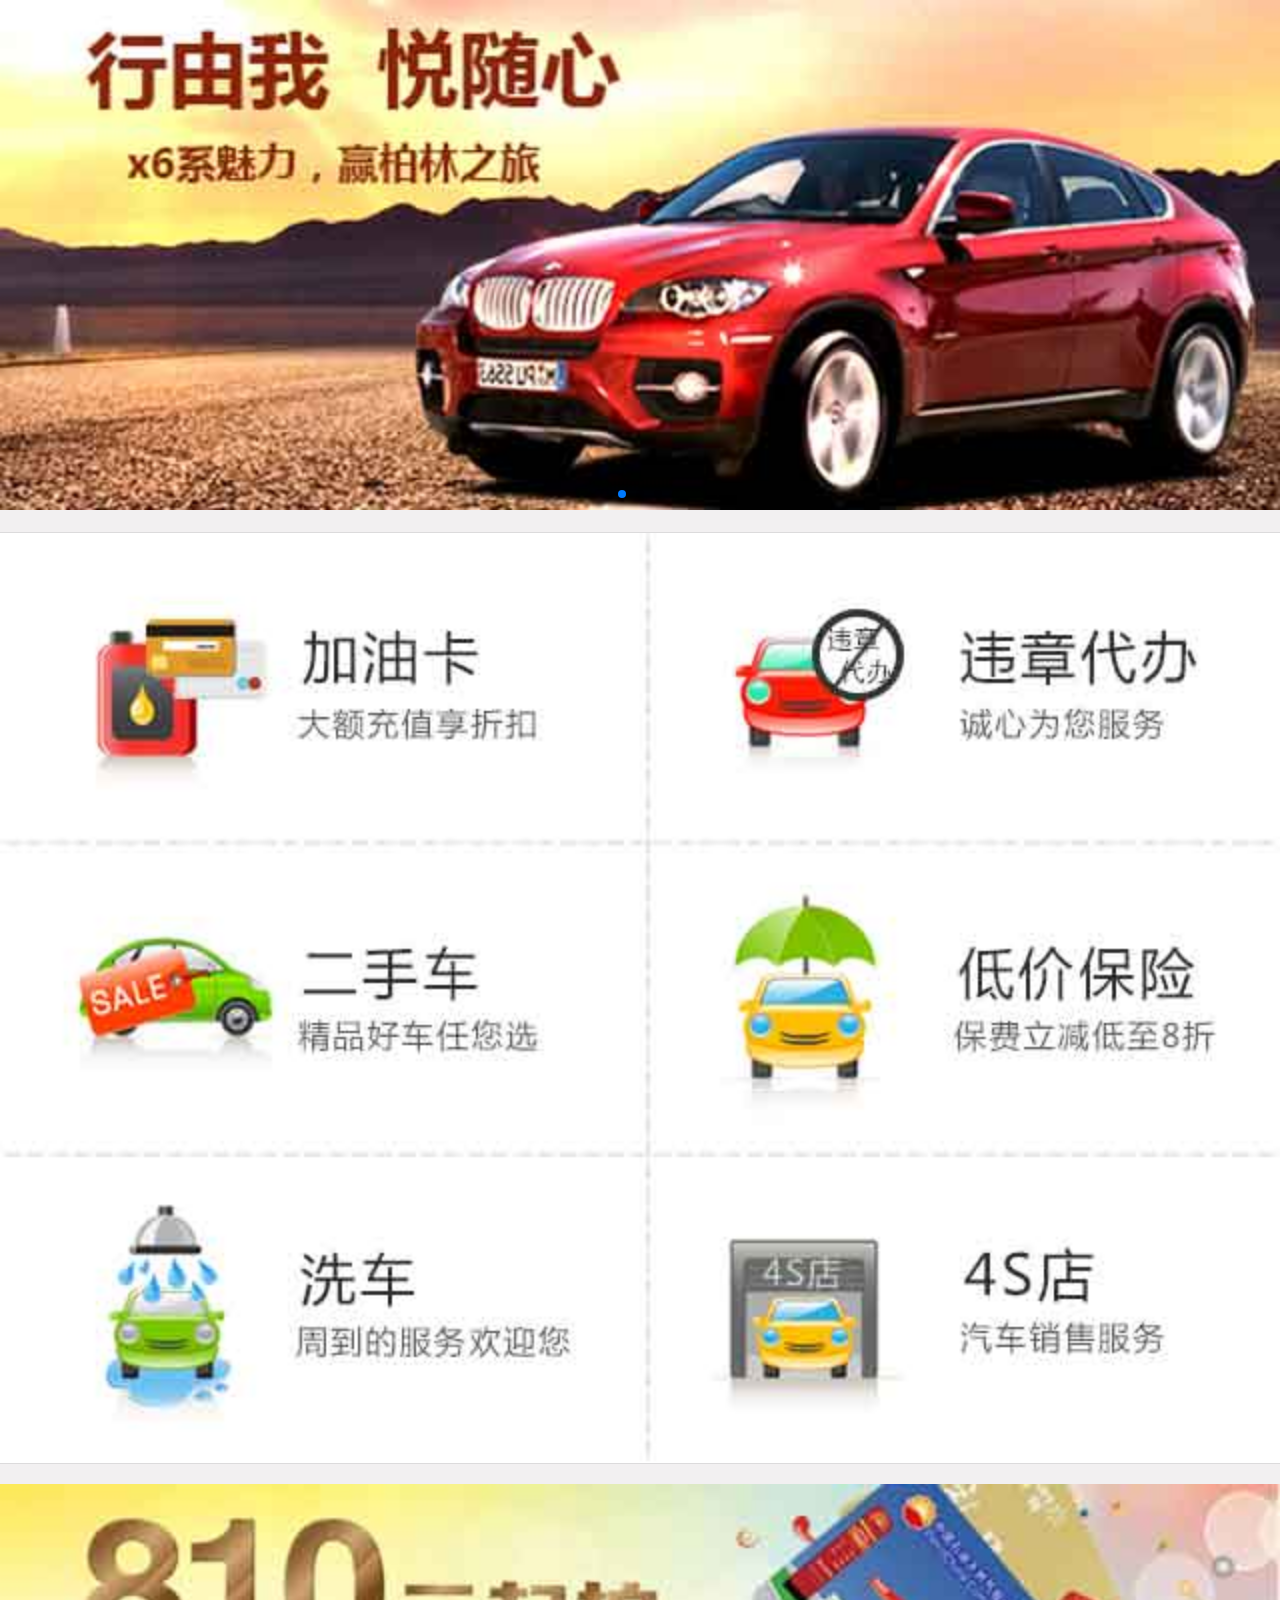
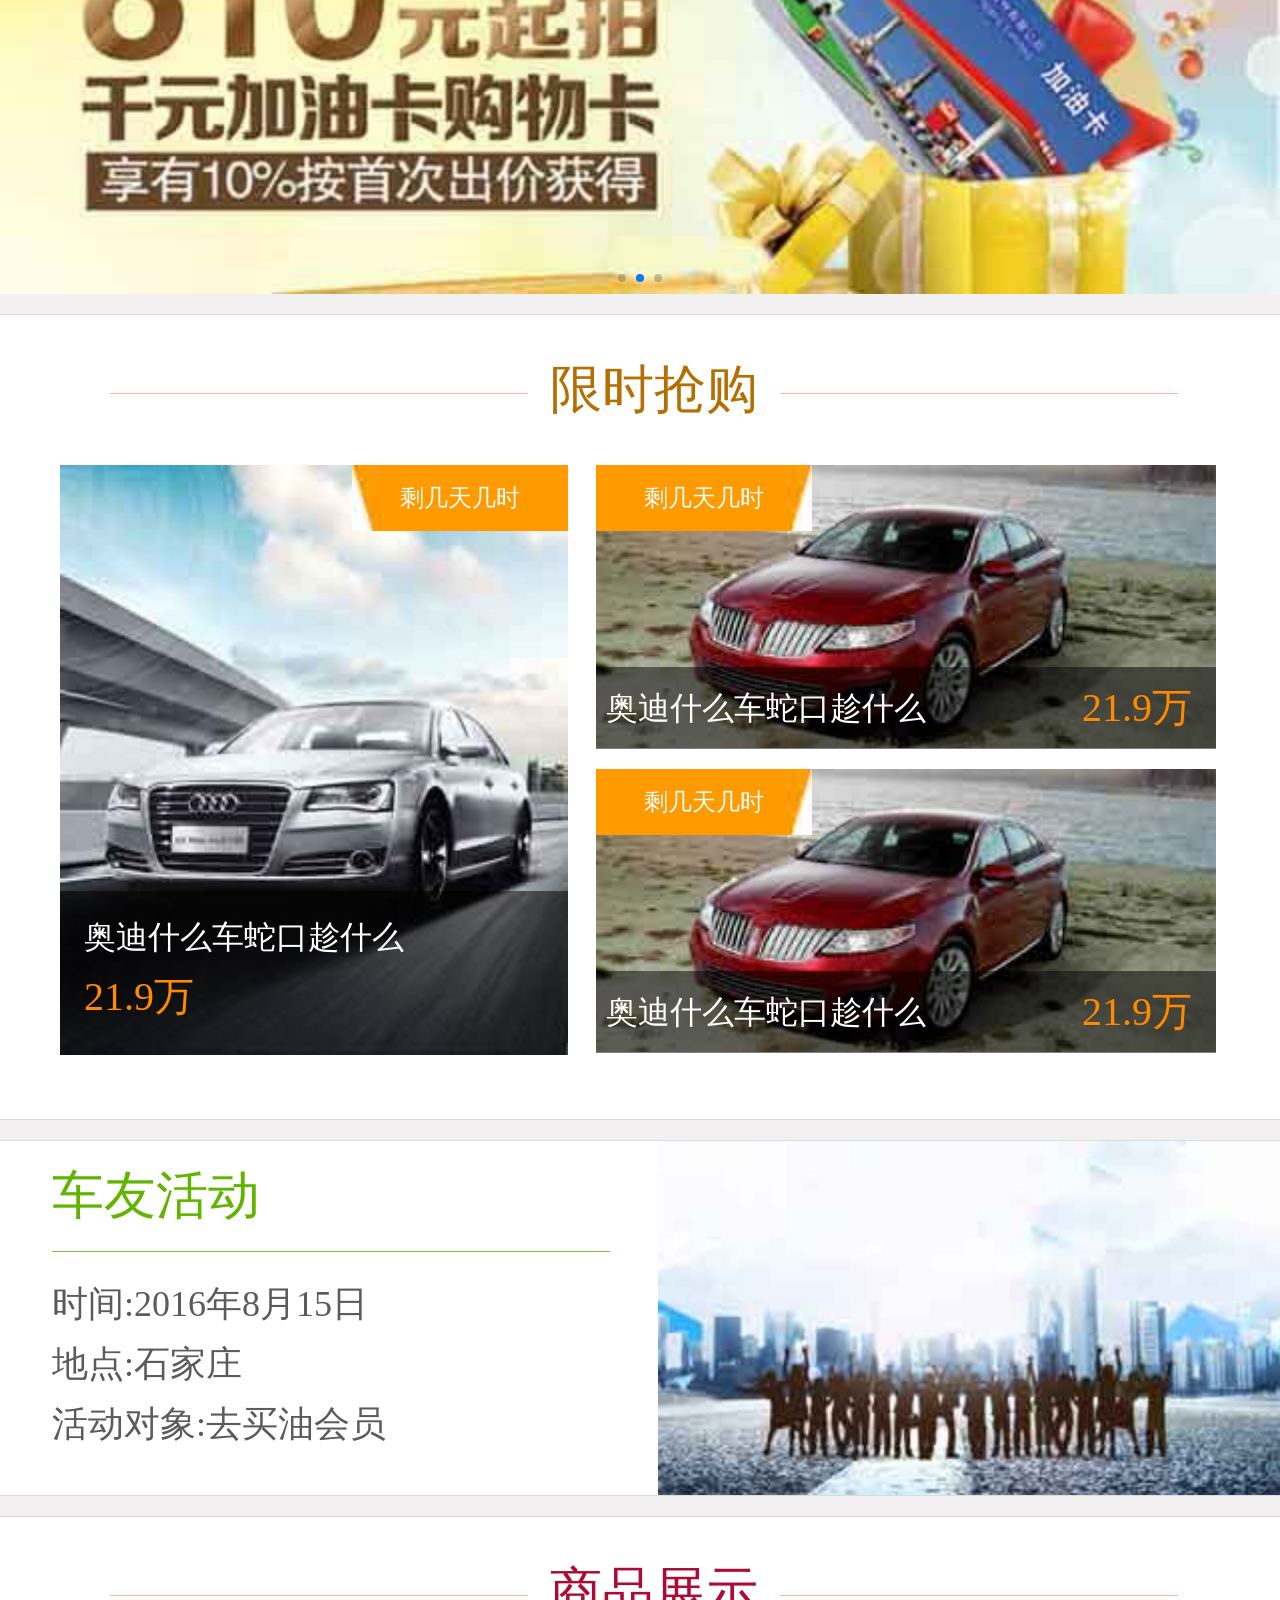
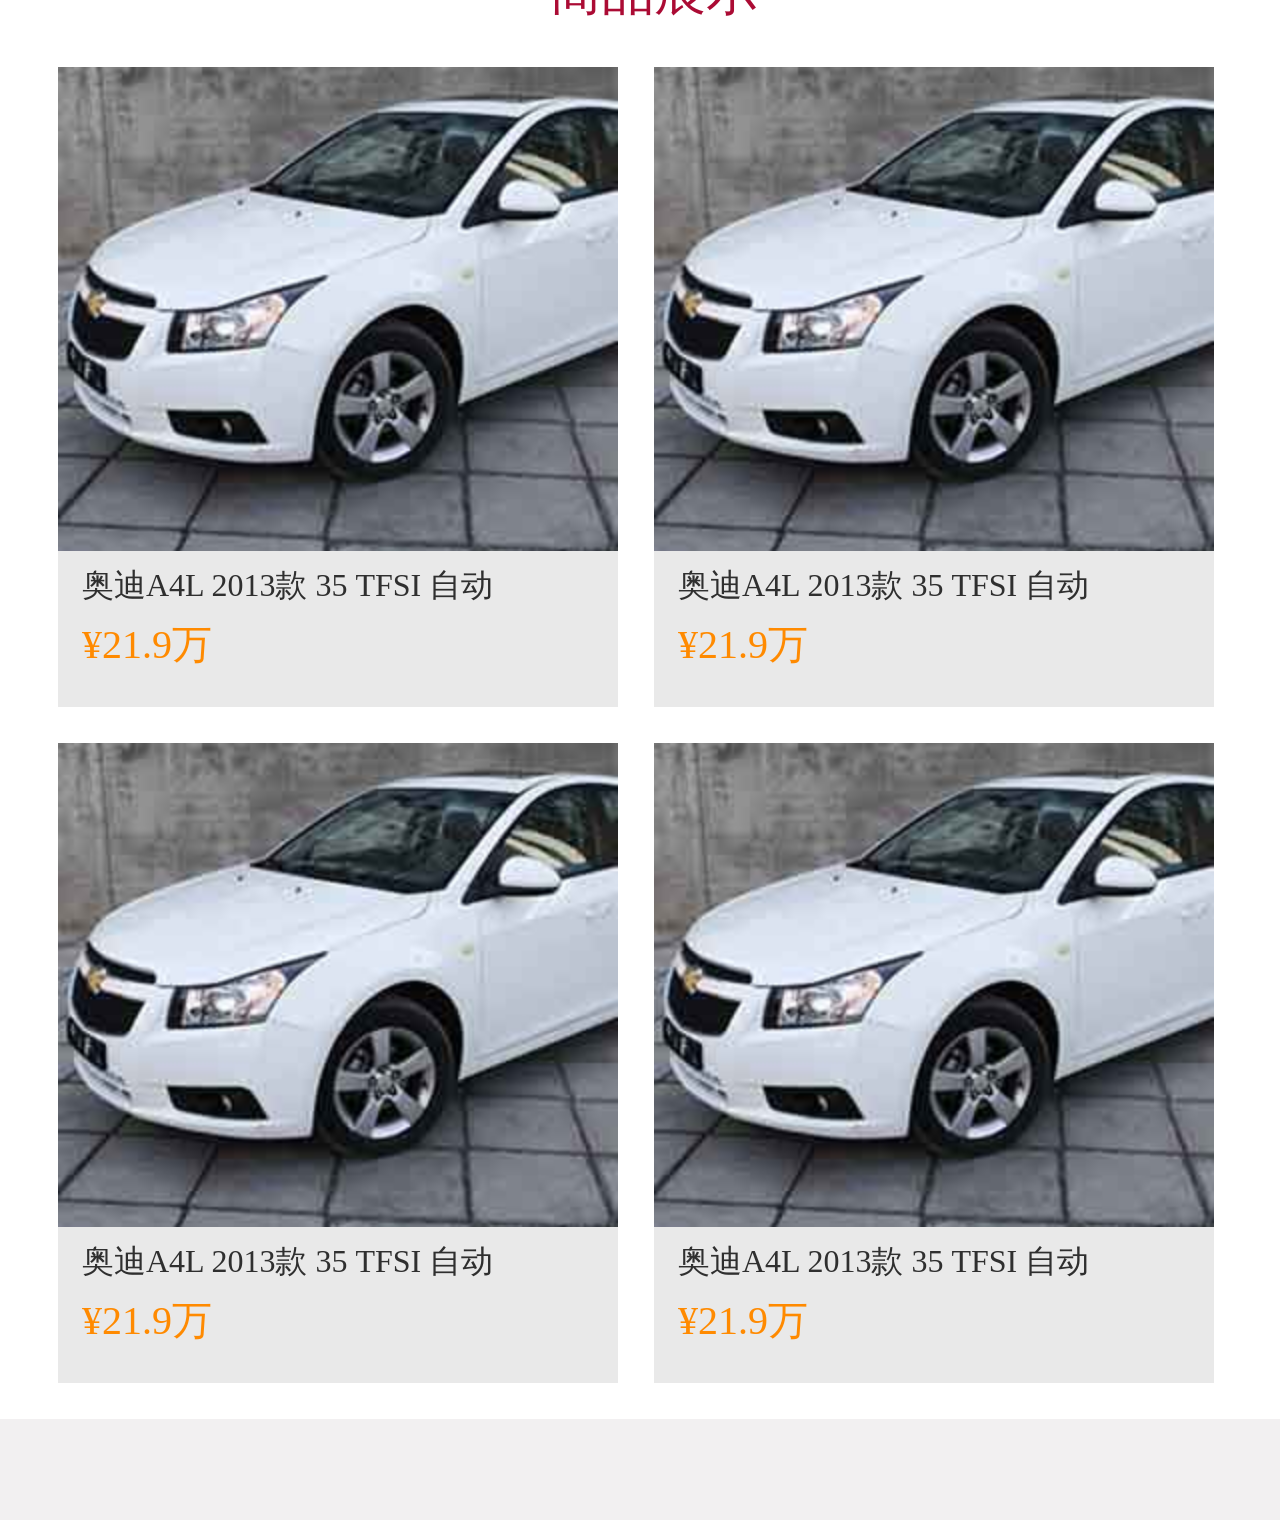
==== mobile/mobile/index.html @ 1de78a2e "page" ====
<!doctype html>
<html>
<head>
<meta charset="utf-8">
<meta name="viewport" content="width=device-width, initial-scale=1.0, maximum-scale=1.0, user-scalable=0"/>
<!--视口/页面宽度跟设备宽度走,初始缩放比例1,-->
<meta name="apple-mobile-web-app-capable" content="yes"/>
<meta name="apple-mobile-web-app-status-bar-style" content="black"/>
<meta name="format-detection" content="telephone=no,email=no">
<title></title>
<link type="text/css" rel="stylesheet" href="css/base.css" />
<link type="text/css" rel="stylesheet" href="css/swiper.min.css" />
<script type="text/javascript" src="js/zepto.min.js"></script>
<script type="text/javascript" src="js/touch.js"></script>
<style>
html{ font-size:100px;}
.mobile{ width:6.4rem; margin:0 auto;}
/*头部选项卡*/
.top{ width:6.4rem; height:2.55rem; border-bottom:0.11rem solid #f2f0f1;}
.top .swiper-slide{ width:100%; height:100%;}
.top .swiper-slide a{ display:block; width:100%; height:100%;}
.top .swiper-slide img{ width:100%;}
/*算是导航吧*/
.nav{ width:6.4rem; height:4.65rem; border-bottom:1px solid #dcdbdc; border-top:1px solid #dcdbdc; background:url(img/nav.jpg) no-repeat; background-size:100%;}
.nav li{ width:50%; height:1.55rem;}
.nav li a{ display:block; width:100%; height:100%;}
/*广告选项卡*/
.bottom{ width:6.4rem; height:2.05rem; border-top:0.1rem solid #f2f0f1; border-bottom:0.1rem solid #f2f0f1;}
.bottom .swiper-slide{ width:100%; height:100%;}
.bottom .swiper-slide a{ display:block; width:100%; height:100%;}
.bottom .swiper-slide img{ width:100%;}
/*抢购*/
.loot{ width:6.4rem; height:0.75rem; border-top:1px solid #dadada; background:#fff;}
.loot .i1{ width:2.09rem; height:0; border-top:1px solid #ffb19a; margin-top:0.39rem; margin-left:0.55rem;}
.loot span{ width:1.26rem; height:0.75rem; line-height:0.75rem; text-align:center; font-size:0.26rem; color:#b46f00;}
.loot .i2{ width:1.99rem; height:0; border-top:1px solid #ffb19a; margin-top:0.39rem;}
.carbox{ width:5.8rem; height:2.95rem; margin:0 auto; padding-bottom:0.32rem;}
.carbox .carl{ width:2.54rem; height:100%; position:relative;}
.carbox img{ width:100%;}

.carl .adsb{ width:2.42rem; height:0.82rem; position:absolute; left:0; bottom:0; background:rgba(0,0,0,0.5); padding-left:0.12rem;}
.carl .adsb span{ display:block; width:100%; height:0.18rem; color:#fff; font-size:0.16rem; margin-top:0.2rem;}
.carl .adsb em{ display:block; width:100%; font-size:0.2rem; color:#ff8a00; margin-top:0.12rem;}
.carl .adst{ width:1.08rem; height:0.33rem; position:absolute; top:0; right:0; background:url(img/ads1.jpg) no-repeat; background-size:100%; color:#fff; font-size:0.12rem; text-align:center; line-height:0.33rem;}

.carbox .carr{ width:3.1rem; height:100%; margin-left:0.14rem;}
.carbox .carr .carr_t{ display:block; width:100%; height:1.42rem; position:relative;}
.carbox .carr .carr_b{ display:block; width:100%; height:1.42rem; position:relative; margin-top:0.1rem;}
.carr .adsb{ width:3.1rem; height:0.41rem; position:absolute; left:0; bottom:0; background:rgba(0,0,0,0.5); line-height:0.41rem;}
.carr .adsb span{ color:#fff; font-size:0.16rem; margin-left:0.05rem;}
.carr .adsb em{ font-size:0.2rem; color:#ff8a00; margin-right:0.12rem;}
.carr .adst{ width:1.08rem; height:0.33rem; position:absolute; top:0; left:0; background:url(img/ads2.jpg) no-repeat; background-size:100%; color:#fff; font-size:0.12rem; text-align:center; line-height:0.33rem;}
/*车友活动*/
.box{ width:100%; background:#f2f0f1; height:9.9rem; border-top:1px solid #dbdbdb; padding-top:0.1rem;}
.friend{ width:100%; height:1.77rem; background:#fff; border-top:1px solid #dbdbdb; border-bottom:1px solid #dbdbdb; margin-bottom:0.1rem;}
.friend>div{ width:2.79rem; height:100%; margin-left:0.26rem;}
.friend h3{ width:100%; height:0.55rem; border-bottom:1px solid #7fbe47; color:#61b400; font-size:0.26rem; line-height:0.55rem; margin-bottom:0.11rem;}
.friend p{ width:100%; height:0.3rem; font-size:0.18rem; color:#5b5b5b; line-height:0.3rem;}
.friend a{ width:3.11rem; height:100%;}
.friend img{ width:100%;}
.loot .i3{ color:#fba8be;}
.loot .clor{ color:#ab0b34;}
/*私人展示*/
.privates{ width:6.11rem; background:#fff; padding-left:0.29rem;}
.privates li{ width:2.8rem; height:3.2rem; background:#e9e9e9; margin-right:0.18rem; margin-bottom:0.18rem;}
.privates a{ width:100%; height:100%;}
.privates img{ width:100%;}
.privates span{ display:block; height:0.18rem; margin-top:0.14rem; font-size:0.16rem; width:2.78rem; padding-left:0.12rem; color:#2f2f2f;}
.privates em{ display:block; height:0.22rem; margin-top:0.12rem; font-size:0.2rem; width:2.78rem; padding-left:0.12rem; color:#ff8a00;}
</style>
<script>
;(function(win,doc){
	function change (){
		doc.documentElement.style.fontSize = 100*doc.documentElement.clientWidth/640+'px';
	}
	change();
	win.addEventListener('resize',change,false);
})(window,document);
</script>
</head>

<body>
<div class="mobile">
<!--头部选项卡-->
<header class="swiper-container top">
    <ul class="swiper-wrapper">
        <li class="swiper-slide">
            <a href="javascript:;" target="_blank"><img src="img/1.jpg" /></a>
        </li>
        <li class="swiper-slide">
            <a href="javascript:;" target="_blank"><img src="img/2.jpg" /></a>
        </li>
        <li class="swiper-slide">
            <a href="javascript:;" target="_blank"><img src="img/1.jpg" /></a>
        </li>
        <li class="swiper-slide">
            <a href="javascript:;" target="_blank"><img src="img/2.jpg" /></a>
        </li>
        <li class="swiper-slide">
            <a href="javascript:;" target="_blank"><img src="img/1.jpg" /></a>
        </li>
    </ul>
    <div class="swiper-pagination"></div>
</header>
<!--算是导航吧-->
<ul class="nav clearfix">
	<li class="fl"><a href="javascript:;" target="_blank"></a></li>
	<li class="fl"><a href="javascript:;" target="_blank"></a></li>
	<li class="fl"><a href="javascript:;" target="_blank"></a></li>
	<li class="fl"><a href="javascript:;" target="_blank"></a></li>
	<li class="fl"><a href="javascript:;" target="_blank"></a></li>
	<li class="fl"><a href="javascript:;" target="_blank"></a></li>
</ul>
<!--广告选项卡-->
<div class="swiper-container bottom">
    <ul class="swiper-wrapper">
        <li class="swiper-slide">
            <a href="javascript:;" target="_blank"><img src="img/3.jpg" /></a>
        </li>
        <li class="swiper-slide">
            <a href="javascript:;" target="_blank"><img src="img/3.jpg" /></a>
        </li>
        <li class="swiper-slide">
            <a href="javascript:;" target="_blank"><img src="img/3.jpg" /></a>
        </li>
    </ul>
    <div class="swiper-pagination"></div>
</div>
<div class="loot clearfix">
	<i class="fl i1"></i>
    <span class="fl">限时抢购</span>
    <i class="fl i2"></i>
</div>
<div class="carbox clearfix">
	<a href="javascript:;" target="_blank" class="fl carl">
    	<img src="img/che.jpg" />
        <span class="adsb">
        	<span>奥迪什么车蛇口趁什么</span>
            <em>21.9万</em>
        </span>
        <span class="adst">剩几天几时</span>
    </a>
	<div class="fl carr">	
        <a href="javascript:;" target="_blank" class="carr_t">
            <img src="img/che2.jpg" />
            <span class="adst">剩几天几时</span>
            <span class="adsb clearfix">
                <span class="fl">奥迪什么车蛇口趁什么</span>
                <em class="fr">21.9万</em>
            </span>
        </a>	
        <a href="javascript:;" target="_blank" class="carr_b">
            <img src="img/che2.jpg" />
            <span class="adst">剩几天几时</span>
            <span class="adsb clearfix">
                <span class="fl">奥迪什么车蛇口趁什么</span>
                <em class="fr">21.9万</em>
            </span>
        </a>
    </div>
</div>
<div class="box">
	<div class="friend clearfix">
    	<div class="fl">
        	<h3>车友活动</h3>
            <p>时间:2016年8月15日</p>
            <p>地点:石家庄</p>
            <p>活动对象:去买油会员</p>
        </div>
        <a href="javascript:;" target="_blank" class="fr"><img src="img/friend.jpg"/></a>
    </div>
    <div class="loot clearfix">
        <i class="fl i1 i3"></i>
        <span class="fl clor">商品展示</span>
        <i class="fl i2 i3"></i>
    </div>
    <ul class="privates clearfix">
    	<li class="fl">
            <a href="javascript:;" target="_blank">
                <img src="img/siren.jpg"/>
                <span>奥迪A4L 2013款 35 TFSI 自动</span>
                <em>¥21.9万</em>
            </a>
        </li>
    	<li class="fl">
            <a href="javascript:;" target="_blank">
                <img src="img/siren.jpg"/>
                <span>奥迪A4L 2013款 35 TFSI 自动</span>
                <em>¥21.9万</em>
            </a>
        </li>
    	<li class="fl">
            <a href="javascript:;" target="_blank">
                <img src="img/siren.jpg"/>
                <span>奥迪A4L 2013款 35 TFSI 自动</span>
                <em>¥21.9万</em>
            </a>
        </li>
    	<li class="fl">
            <a href="javascript:;" target="_blank">
                <img src="img/siren.jpg"/>
                <span>奥迪A4L 2013款 35 TFSI 自动</span>
                <em>¥21.9万</em>
            </a>
        </li>
    </ul>   
</div>
</div>
<script type="text/javascript" src="js/swiper.min.js"></script>
<script>
$(document).ready(function(){
	new Swiper('.swiper-container',{
		pagination:'.swiper-pagination',
		autoplayDisableOnInteraction : false,
		autoplay:1500
	});
});
</script>
</body>
</html>
---- mobile/mobile/css/base.css ----
@charset "utf-8";
/* 基础css */
*{ padding:0; margin:0;}
body{ font-size:12px;line-height:100%; font-family:'Microsoft Yahei';}
ul,ol{ list-style:none;}
a{ color:#000; text-decoration:none;}
h1,h2,h3,h4,h5,h6{ font-size:12px; font-weight:normal;}
i,em{ font-style:normal;}
b,strong{ font-weight:normal;}
img{ vertical-align:top; border:none;}
.clearfix:after{display:block;content:'';clear:both;}/* 给元素后加块。after:后的意思，先转块，内容为零，清左右浮动，both：左右；*/
.fl{ float:left;}
.fr{ float:right;}
input{outline:none;border:none 0;}/*清除焦点边框*/
textarea{resize:none;}/*清除文本域大小按钮。重置大小*/
table{border-collapse:collapse;}
th,td{border:1px solid #000;padding:0;}
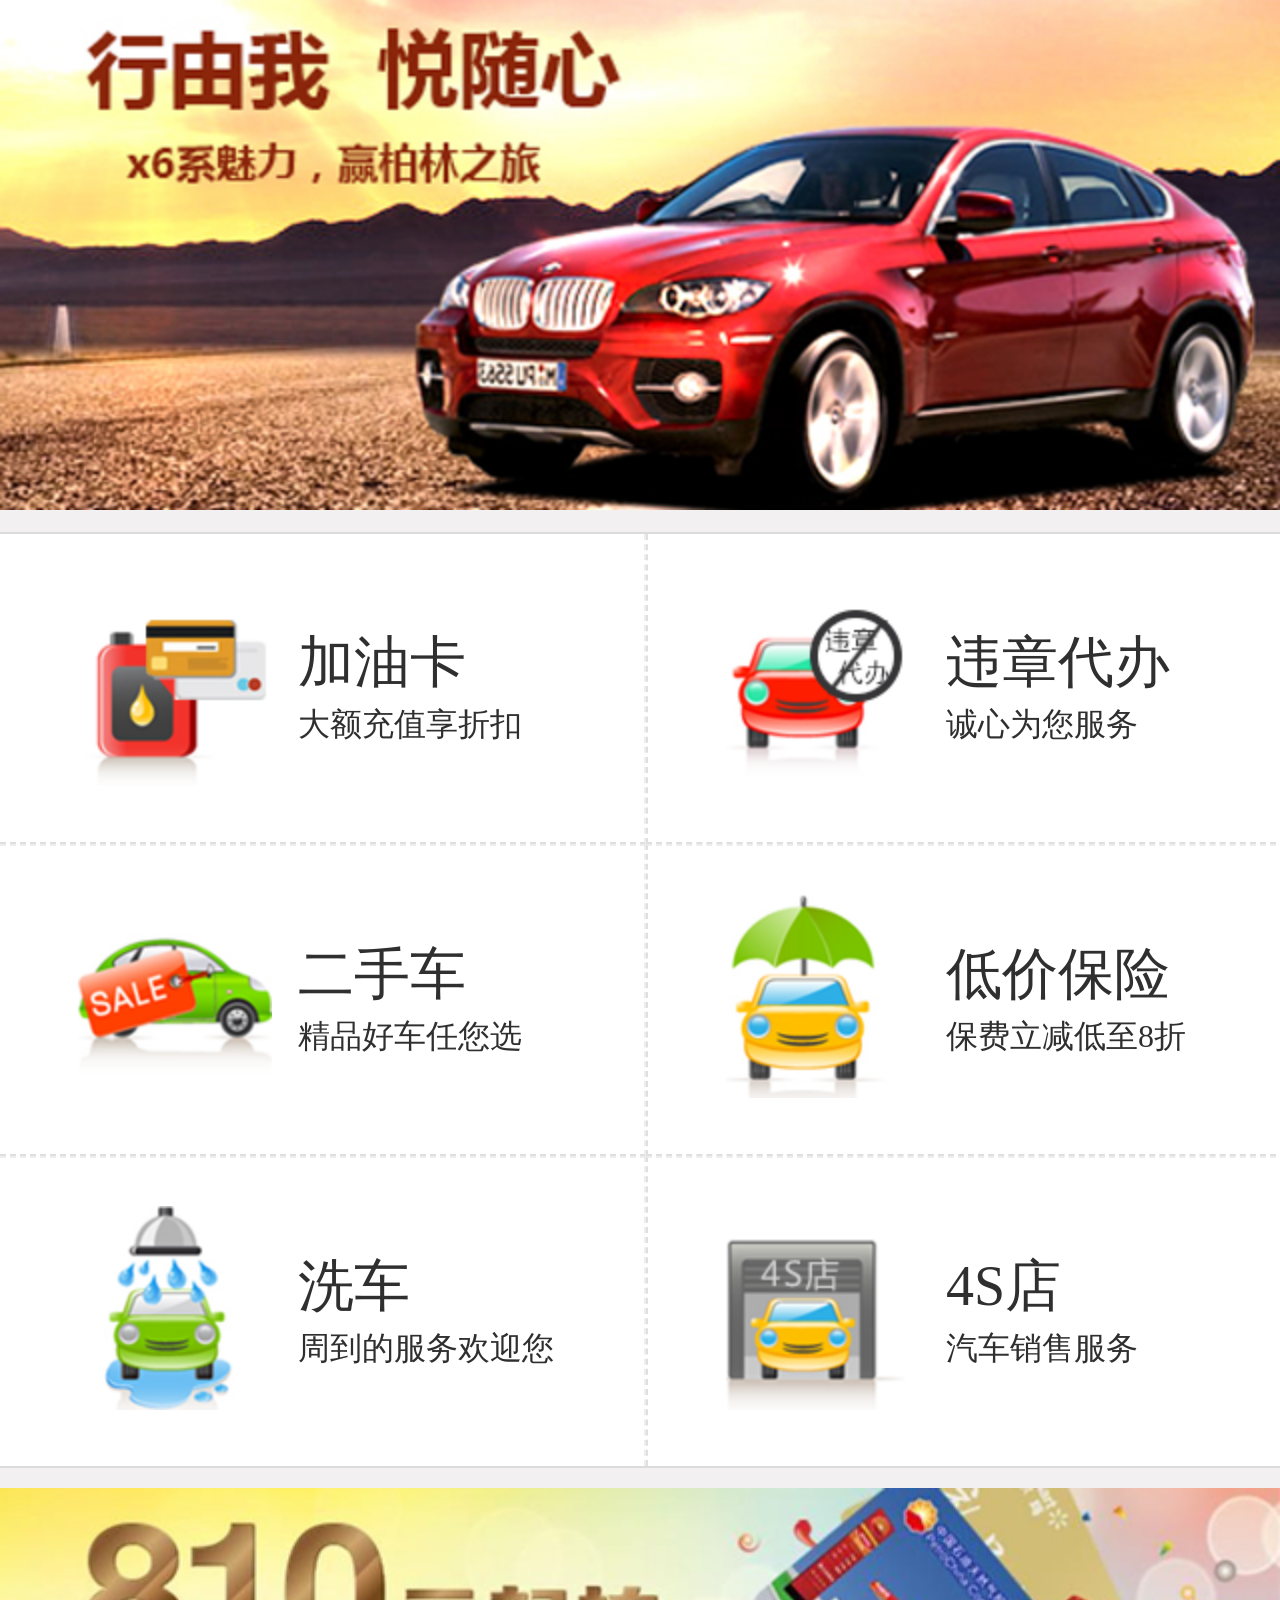
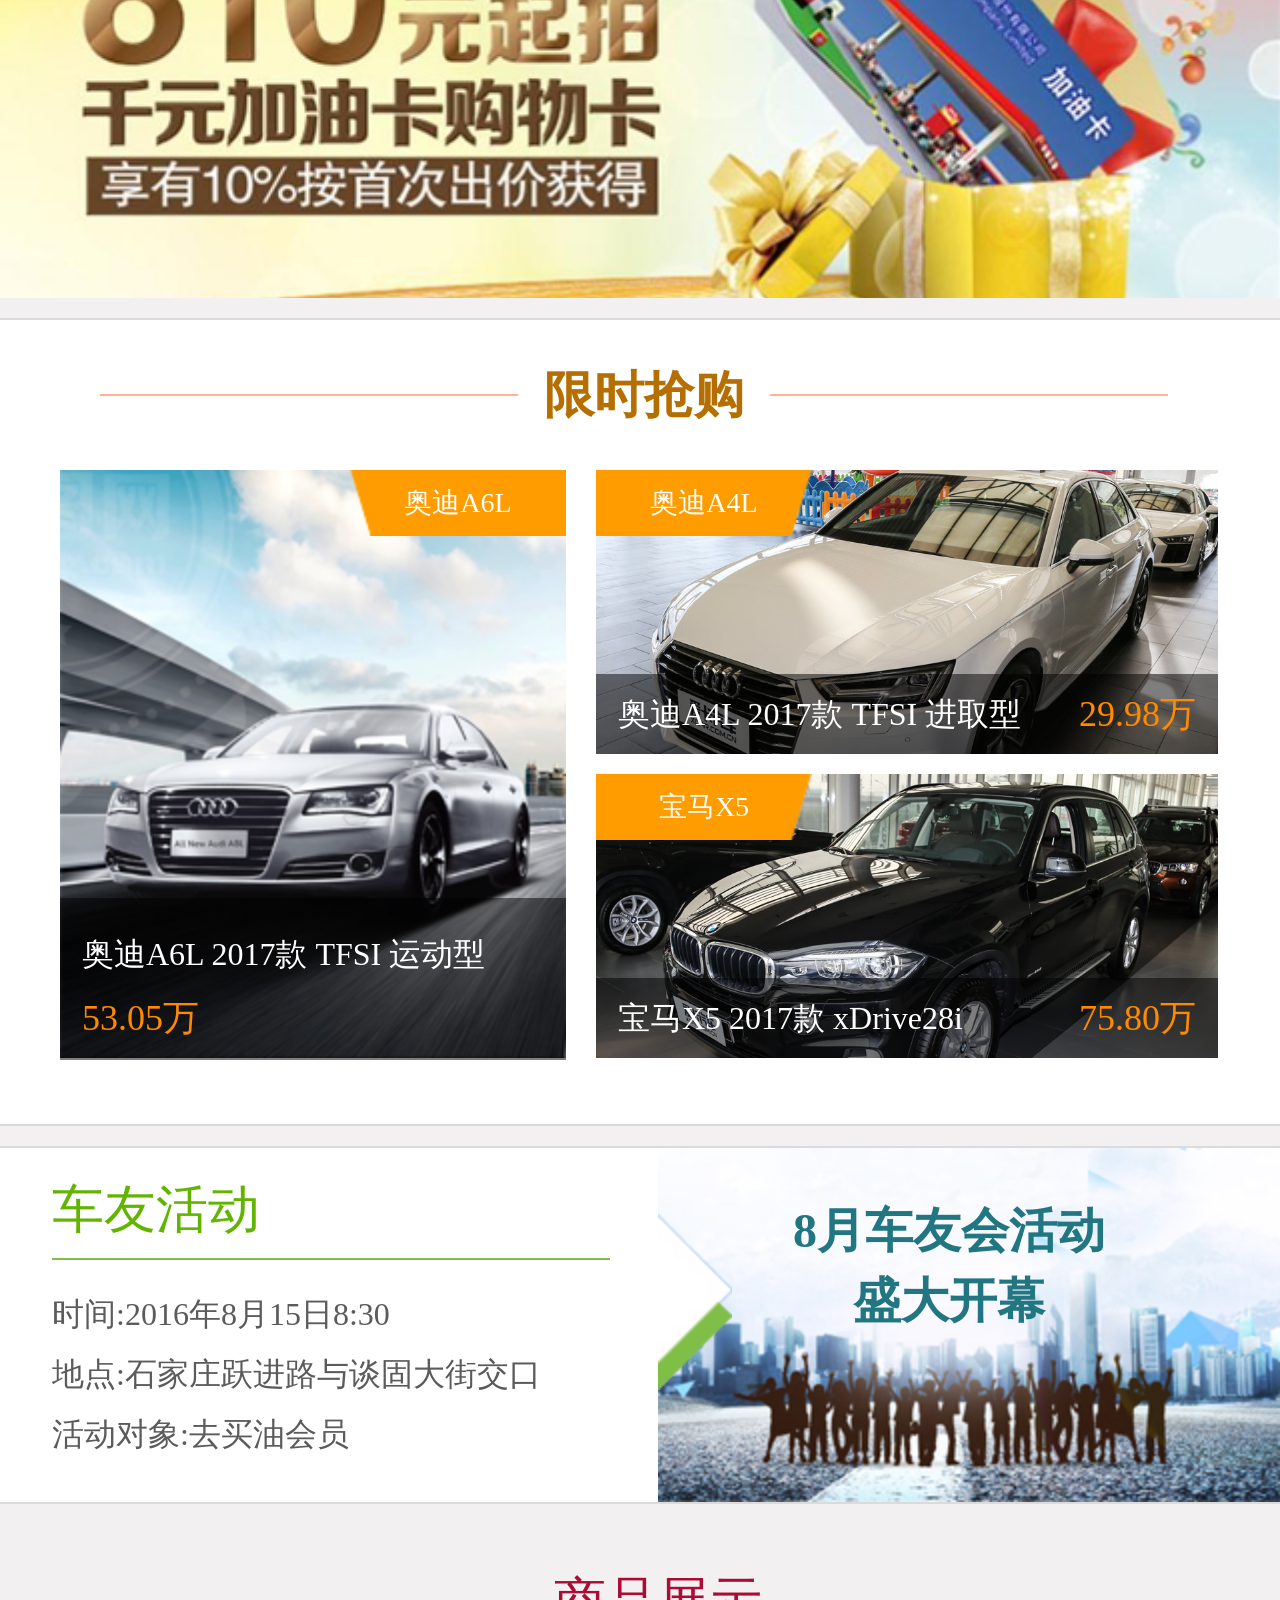
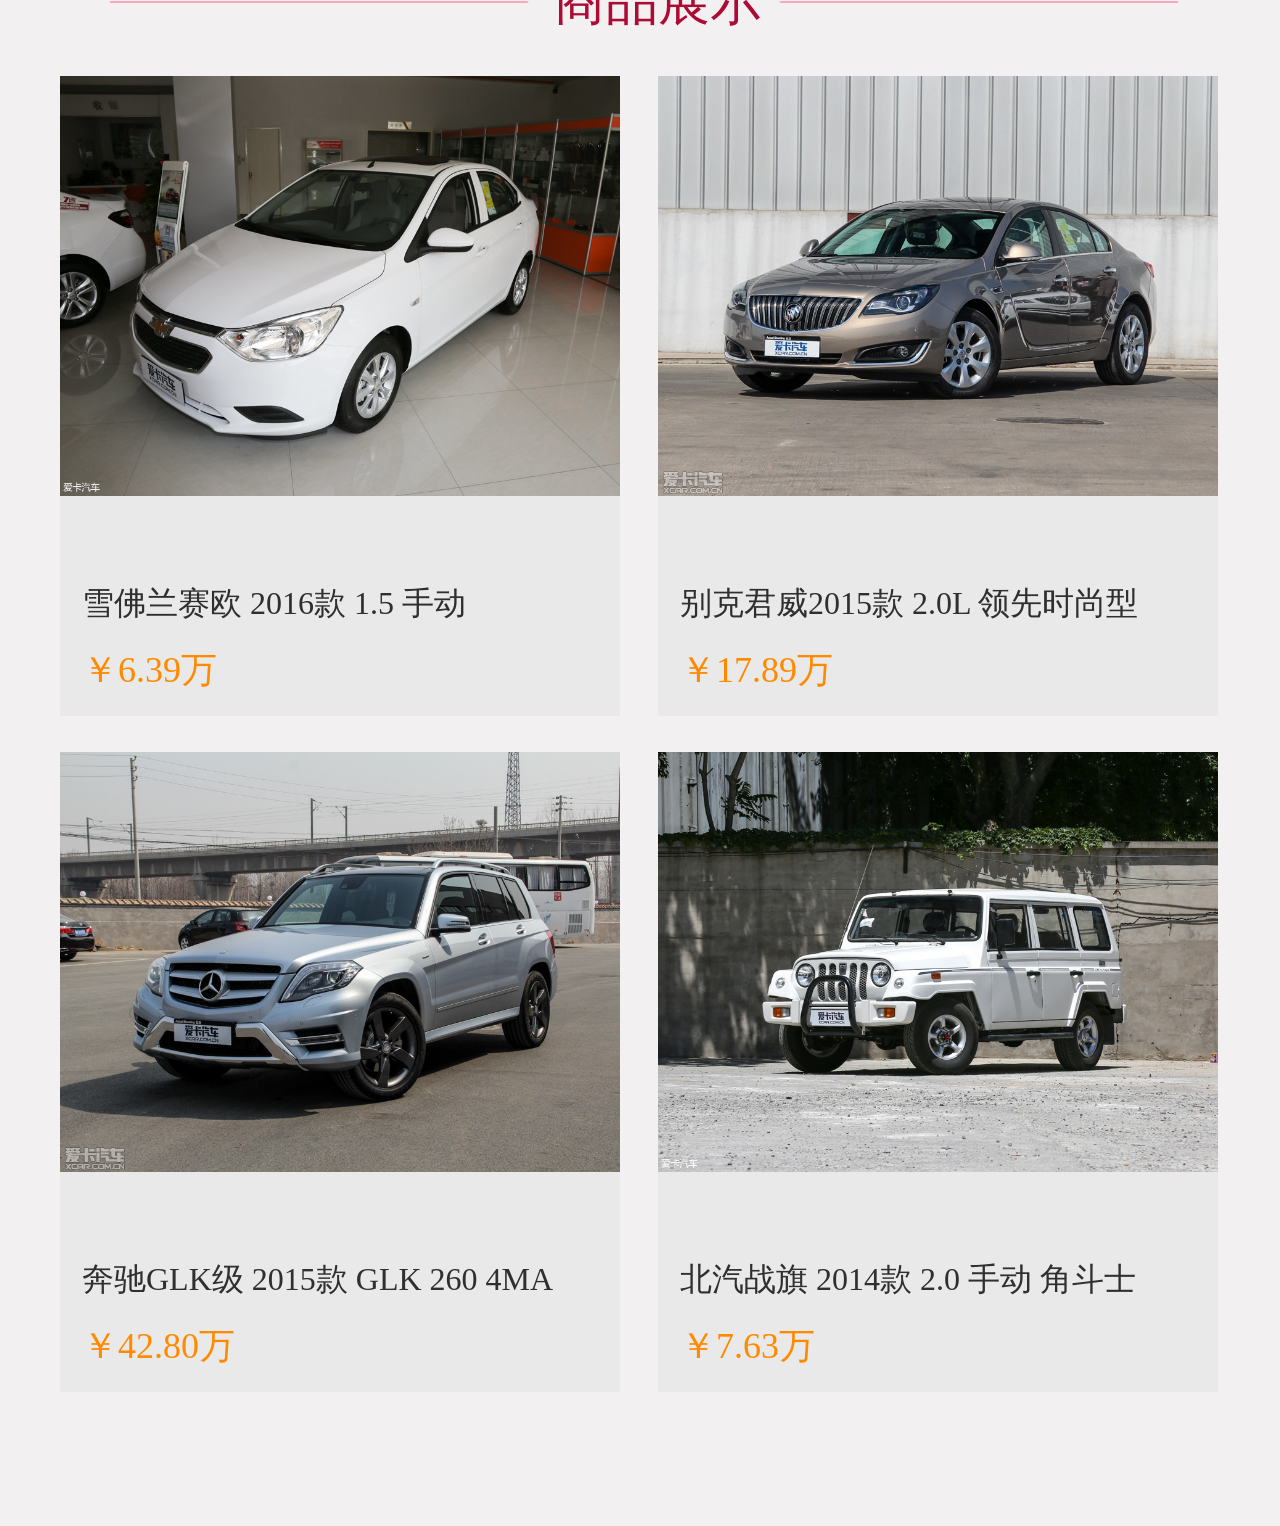
==== commit 8b4567ea: "page" ====
--- a/mobile/mobile/index.html
+++ b/mobile/mobile/index.html
@@ -7,66 +7,86 @@
 <meta name="apple-mobile-web-app-capable" content="yes"/>
 <meta name="apple-mobile-web-app-status-bar-style" content="black"/>
 <meta name="format-detection" content="telephone=no,email=no">
-<title></title>
+<title>无标题文档</title>
 <link type="text/css" rel="stylesheet" href="css/base.css" />
-<link type="text/css" rel="stylesheet" href="css/swiper.min.css" />
+<link type="text/css" rel="stylesheet" href="css/swiper-3.3.1.min.css" />
 <script type="text/javascript" src="js/zepto.min.js"></script>
 <script type="text/javascript" src="js/touch.js"></script>
+<script type="text/javascript" src="js/swiper-3.3.1.min.js"></script>
 <style>
-html{ font-size:100px;}
-.mobile{ width:6.4rem; margin:0 auto;}
-/*头部选项卡*/
-.top{ width:6.4rem; height:2.55rem; border-bottom:0.11rem solid #f2f0f1;}
-.top .swiper-slide{ width:100%; height:100%;}
-.top .swiper-slide a{ display:block; width:100%; height:100%;}
-.top .swiper-slide img{ width:100%;}
-/*算是导航吧*/
-.nav{ width:6.4rem; height:4.65rem; border-bottom:1px solid #dcdbdc; border-top:1px solid #dcdbdc; background:url(img/nav.jpg) no-repeat; background-size:100%;}
-.nav li{ width:50%; height:1.55rem;}
-.nav li a{ display:block; width:100%; height:100%;}
-/*广告选项卡*/
-.bottom{ width:6.4rem; height:2.05rem; border-top:0.1rem solid #f2f0f1; border-bottom:0.1rem solid #f2f0f1;}
-.bottom .swiper-slide{ width:100%; height:100%;}
-.bottom .swiper-slide a{ display:block; width:100%; height:100%;}
-.bottom .swiper-slide img{ width:100%;}
-/*抢购*/
-.loot{ width:6.4rem; height:0.75rem; border-top:1px solid #dadada; background:#fff;}
-.loot .i1{ width:2.09rem; height:0; border-top:1px solid #ffb19a; margin-top:0.39rem; margin-left:0.55rem;}
-.loot span{ width:1.26rem; height:0.75rem; line-height:0.75rem; text-align:center; font-size:0.26rem; color:#b46f00;}
-.loot .i2{ width:1.99rem; height:0; border-top:1px solid #ffb19a; margin-top:0.39rem;}
-.carbox{ width:5.8rem; height:2.95rem; margin:0 auto; padding-bottom:0.32rem;}
-.carbox .carl{ width:2.54rem; height:100%; position:relative;}
-.carbox img{ width:100%;}
-
-.carl .adsb{ width:2.42rem; height:0.82rem; position:absolute; left:0; bottom:0; background:rgba(0,0,0,0.5); padding-left:0.12rem;}
-.carl .adsb span{ display:block; width:100%; height:0.18rem; color:#fff; font-size:0.16rem; margin-top:0.2rem;}
-.carl .adsb em{ display:block; width:100%; font-size:0.2rem; color:#ff8a00; margin-top:0.12rem;}
-.carl .adst{ width:1.08rem; height:0.33rem; position:absolute; top:0; right:0; background:url(img/ads1.jpg) no-repeat; background-size:100%; color:#fff; font-size:0.12rem; text-align:center; line-height:0.33rem;}
-
-.carbox .carr{ width:3.1rem; height:100%; margin-left:0.14rem;}
-.carbox .carr .carr_t{ display:block; width:100%; height:1.42rem; position:relative;}
-.carbox .carr .carr_b{ display:block; width:100%; height:1.42rem; position:relative; margin-top:0.1rem;}
-.carr .adsb{ width:3.1rem; height:0.41rem; position:absolute; left:0; bottom:0; background:rgba(0,0,0,0.5); line-height:0.41rem;}
-.carr .adsb span{ color:#fff; font-size:0.16rem; margin-left:0.05rem;}
-.carr .adsb em{ font-size:0.2rem; color:#ff8a00; margin-right:0.12rem;}
-.carr .adst{ width:1.08rem; height:0.33rem; position:absolute; top:0; left:0; background:url(img/ads2.jpg) no-repeat; background-size:100%; color:#fff; font-size:0.12rem; text-align:center; line-height:0.33rem;}
+html{font-size:100px;}
+.wrap{ width:6.4rem; margin:0 auto;}
+/*header*/
+.head{ width:6.4rem; height:2.55rem; position:relative;}
+.head ul .swiper-slide{ width:6.4rem; height:2.55rem; float:left;}
+.head ul .swiper-slide a{ display:block; width:100%; height:100%;}
+.head ul .swiper-slide img{ width:6.4rem;}
+.head .swiper-pagination{ height:0.16rem; position:absolute; bottom:0.14rem;  left:5.5rem;}
+.head .swiper-pagination .swiper-pagination-bullet{ width:0.17rem; height:0.16rem; background:url(img/btn2.png) no-repeat; margin-right:0.1rem; float:left; background-size:0.17rem;}
+.head .swiper-pagination .swiper-pagination-bullet-active{ background-image:url(img/btn1.png);}
+/*项目*/
+.items{ margin-top:0.11rem; width:6.4rem; height:4.66rem; border-top:0.01rem solid #dcdbdc; background:#fff; border-bottom:0.01rem solid #dcdbdc;}
+.items li{ float:left; border-left:0.01rem dashed #dfdfdf; border-right:0.01rem dashed #ededed; border-bottom:0.01rem dashed #dfdfdf; border-top:0.01rem dashed #ededed; background:url(img/jiayou.png) 0.39rem 0.24rem no-repeat; background-size:0.97rem 1.02rem;}
+.items_a{ display:block; width:100%; height:100%; float:left;}
+.items .items_l{ width:3.22rem; height:1.54rem; border-left:none;}
+.items .items_r{ width:3.14rem; height:1.54rem; border-right:none;}
+.items .items_1{ border-top:none;}
+.items .items_2{ border-top:none; background-image:url(img/weizhang.png);}
+.items .items_3{ background-image:url(img/2shou.png);}
+.items .items_4{ background-image:url(img/baoxian.png);}
+.items .items_5{ border-bottom:none; background-image:url(img/xiche.png);}
+.items .items_6{ border-bottom:none; background-image:url(img/4sdian.png);}
+.items_ref{ margin-left:1.49rem; margin-top:0.41rem;}
+.items_ref h6{ font-size:0.28rem; line-height:0.46rem; font-weight:normal;}
+.items_ref p{ font-size:0.16rem; line-height:0.16rem;}
+/*banner*/
+.banner{ width:6.4rem; height:2.05rem; margin-top:0.1rem; position:relative;}
+.banner ul{ width:6.4rem; height:2.05rem;}
+.banner ul li{ width:6.4rem; height:2.05rem; float:left;}
+.banner ul li img{ width:6.4rem;}
+.banner .swiper-pagination{ height:0.16rem; position:absolute; bottom:0.09rem; left:50%; margin-left:-0.405rem;}
+.banner .swiper-pagination  .swiper-pagination-bullet{ width:0.17rem; height:0.16rem; background:url(img/btn2.png) no-repeat; margin-right:0.1rem; float:left; background-size:0.17rem;}
+.banner .swiper-pagination .swiper-pagination-bullet-active{ background-image:url(img/btn1.png);}
+/*限时抢购*/
+.buy{ width:6.1rem; height:4.02rem; margin-top:0.1rem; border-top:0.01rem #dadada solid; border-bottom:0.01rem #dadada solid; padding-left:0.3rem; background:#fff;}
+.title{ width:5.74rem; height:0.75rem; background:url(img/line.png)0.15rem center no-repeat; margin-left:0.05rem; text-align:center; background-size:5.34rem;}
+.title h6{ font-size:0.25rem; line-height:0.75rem; color:#b46f00;}
+.buy .limit{ width:5.79ren; height:2.95rem;}
+.buy .limit a{ float:left; position:relative;}
+.buy .limit .audi{ width:2.53rem; height:2.95rem; background:url(img/audi.png) no-repeat; background-size:2.53rem; margin-right:0.15rem;}
+.buy .limit .audi .timer{ position:absolute; right:0; top:0; text-align:center;}
+.timer{ width:1.08rem; height:0.33rem; background:url(img/buy_bg.png) no-repeat; background-size:1.08rem;}
+.timer p{ color:#fff; line-height:0.33rem; font-size:0.14rem;}
+.model{ width:2.42rem; height:0.73rem; position:absolute; left:0; bottom:0; background:rgba(0,0,0,0.5); padding-left:0.11rem; padding-top:0.08rem; font-style:normal; overflow:hidden;}
+.model p{ line-height:0.4rem; font-size:0.16rem; color:#fff; width:2.22rem; white-space:nowrap; overflow:hidden; text-overflow:ellipsis;}
+.model span{ font-size:0.18rem; color:#ff8a00;}
+.aodi{ width:3.11rem; height:1.42rem; background:url(img/aodi.jpg) left -0.4rem no-repeat; background-size:3.11rem;}
+.buy .limit .aodi .timer_2{ position:absolute; left:0; top:0; text-align:center;}
+.timer_2{ width:1.08rem; height:0.33rem; background:url(img/buy_bg3.png) no-repeat; background-size:1.08rem;}
+.timer_2 p{ color:#fff; line-height:0.33rem; font-size:0.14rem;}
+.type{ width:100%; position:absolute; left:0; bottom:0; background:rgba(0,0,0,0.5); line-height:0.4rem; font-style:normal; overflow:hidden;}
+.type p{ margin-left:0.11rem; font-size:0.16rem; color:#fff; width:2.22rem; white-space:nowrap; overflow:hidden; text-overflow:ellipsis;}
+.type span{ font-size:0.18rem; color:#ff8a00; margin-right:0.11rem;}
+.bmw{ background-image:url(img/bmw.jpg); margin-top:0.1rem;}
 /*车友活动*/
-.box{ width:100%; background:#f2f0f1; height:9.9rem; border-top:1px solid #dbdbdb; padding-top:0.1rem;}
-.friend{ width:100%; height:1.77rem; background:#fff; border-top:1px solid #dbdbdb; border-bottom:1px solid #dbdbdb; margin-bottom:0.1rem;}
-.friend>div{ width:2.79rem; height:100%; margin-left:0.26rem;}
-.friend h3{ width:100%; height:0.55rem; border-bottom:1px solid #7fbe47; color:#61b400; font-size:0.26rem; line-height:0.55rem; margin-bottom:0.11rem;}
-.friend p{ width:100%; height:0.3rem; font-size:0.18rem; color:#5b5b5b; line-height:0.3rem;}
-.friend a{ width:3.11rem; height:100%;}
-.friend img{ width:100%;}
-.loot .i3{ color:#fba8be;}
-.loot .clor{ color:#ab0b34;}
-/*私人展示*/
-.privates{ width:6.11rem; background:#fff; padding-left:0.29rem;}
-.privates li{ width:2.8rem; height:3.2rem; background:#e9e9e9; margin-right:0.18rem; margin-bottom:0.18rem;}
-.privates a{ width:100%; height:100%;}
-.privates img{ width:100%;}
-.privates span{ display:block; height:0.18rem; margin-top:0.14rem; font-size:0.16rem; width:2.78rem; padding-left:0.12rem; color:#2f2f2f;}
-.privates em{ display:block; height:0.22rem; margin-top:0.12rem; font-size:0.2rem; width:2.78rem; padding-left:0.12rem; color:#ff8a00;}
+.car_friend{ width:6.14rem; height:1.77rem; border:0.01rem solid #dbdbdb; border-left:none; border-right:none; margin-top:0.1rem; background:#fff; padding-left:0.26rem; margin-bottom:0.12rem;}
+.text{ width:2.79rem;}
+.riders{ display:block; font-size:0.26rem; color:#61b400; line-height:0.48rem; border-bottom:0.01rem solid #7fbe47; margin-top:0.07rem; margin-bottom:0.12rem;}
+.text p{ line-height:0.3rem; font-size:0.16rem;}
+.activity{ width:3.11rem; background:url(img/activity.png) left center no-repeat; height:1.53rem; background-size:3.11rem; position:relative; padding-top:0.24rem;}
+.activity i{ position:absolute; left:0; width:0.37rem; height:0.88rem; top:0.33rem; background:url(img/mark.png) no-repeat; background-size:0.37rem;}
+.activity p{ width:2.91rem; line-height:0.35rem; font-size:0.24rem; text-align:center; color:#227682; font-weight:bold;}
+/*商品展示*/
+.product_show{ width:6.1rem; height:7.99rem; padding-left:0.3rem;}
+.product_show h3{ width:3.37rem; line-height:0.74rem; background:url(img/line_show.png) center no-repeat; font-size:0.26rem;  color:#ab0b34; font-weight:normal; background-size:5.34rem; padding-left:2.47rem;}
+.product_show ul{}
+.product_show li{ float:left; width:2.8rem; height:3.2rem; background:#e9e9e9; margin-right:0.19rem; margin-bottom:0.18rem;}
+.product_show li a{ display:block; background:url(img/show1.jpg) no-repeat; background-size:2.8rem; height:2.42rem;}
+.product_show li p{ line-height:0.43rem; font-size:0.16rem; margin-left:0.11rem; color:#2f2f2f; white-space:nowrap; overflow:hidden; text-overflow:ellipsis;}
+.product_show li span{ margin-left:0.11rem; font-size:0.18rem; color:#ff8a00; display:block;}
+.product_show li .benchi{ background-image:url(img/show2.jpg);}
+.product_show li .benz{ background-image:url(img/show3.jpg);}
+.product_show li .beiqi{ background-image:url(img/show4.jpg);}
 </style>
 <script>
 ;(function(win,doc){
@@ -80,141 +100,157 @@
 </head>
 
 <body>
-<div class="mobile">
-<!--头部选项卡-->
-<header class="swiper-container top">
-    <ul class="swiper-wrapper">
-        <li class="swiper-slide">
-            <a href="javascript:;" target="_blank"><img src="img/1.jpg" /></a>
-        </li>
-        <li class="swiper-slide">
-            <a href="javascript:;" target="_blank"><img src="img/2.jpg" /></a>
-        </li>
-        <li class="swiper-slide">
-            <a href="javascript:;" target="_blank"><img src="img/1.jpg" /></a>
-        </li>
-        <li class="swiper-slide">
-            <a href="javascript:;" target="_blank"><img src="img/2.jpg" /></a>
-        </li>
-        <li class="swiper-slide">
-            <a href="javascript:;" target="_blank"><img src="img/1.jpg" /></a>
-        </li>
-    </ul>
-    <div class="swiper-pagination"></div>
-</header>
-<!--算是导航吧-->
-<ul class="nav clearfix">
-	<li class="fl"><a href="javascript:;" target="_blank"></a></li>
-	<li class="fl"><a href="javascript:;" target="_blank"></a></li>
-	<li class="fl"><a href="javascript:;" target="_blank"></a></li>
-	<li class="fl"><a href="javascript:;" target="_blank"></a></li>
-	<li class="fl"><a href="javascript:;" target="_blank"></a></li>
-	<li class="fl"><a href="javascript:;" target="_blank"></a></li>
-</ul>
-<!--广告选项卡-->
-<div class="swiper-container bottom">
-    <ul class="swiper-wrapper">
-        <li class="swiper-slide">
-            <a href="javascript:;" target="_blank"><img src="img/3.jpg" /></a>
-        </li>
-        <li class="swiper-slide">
-            <a href="javascript:;" target="_blank"><img src="img/3.jpg" /></a>
-        </li>
-        <li class="swiper-slide">
-            <a href="javascript:;" target="_blank"><img src="img/3.jpg" /></a>
-        </li>
-    </ul>
-    <div class="swiper-pagination"></div>
-</div>
-<div class="loot clearfix">
-	<i class="fl i1"></i>
-    <span class="fl">限时抢购</span>
-    <i class="fl i2"></i>
-</div>
-<div class="carbox clearfix">
-	<a href="javascript:;" target="_blank" class="fl carl">
-    	<img src="img/che.jpg" />
-        <span class="adsb">
-        	<span>奥迪什么车蛇口趁什么</span>
-            <em>21.9万</em>
-        </span>
-        <span class="adst">剩几天几时</span>
-    </a>
-	<div class="fl carr">	
-        <a href="javascript:;" target="_blank" class="carr_t">
-            <img src="img/che2.jpg" />
-            <span class="adst">剩几天几时</span>
-            <span class="adsb clearfix">
-                <span class="fl">奥迪什么车蛇口趁什么</span>
-                <em class="fr">21.9万</em>
-            </span>
-        </a>	
-        <a href="javascript:;" target="_blank" class="carr_b">
-            <img src="img/che2.jpg" />
-            <span class="adst">剩几天几时</span>
-            <span class="adsb clearfix">
-                <span class="fl">奥迪什么车蛇口趁什么</span>
-                <em class="fr">21.9万</em>
-            </span>
-        </a>
-    </div>
-</div>
-<div class="box">
-	<div class="friend clearfix">
-    	<div class="fl">
-        	<h3>车友活动</h3>
-            <p>时间:2016年8月15日</p>
-            <p>地点:石家庄</p>
-            <p>活动对象:去买油会员</p>
-        </div>
-        <a href="javascript:;" target="_blank" class="fr"><img src="img/friend.jpg"/></a>
-    </div>
-    <div class="loot clearfix">
-        <i class="fl i1 i3"></i>
-        <span class="fl clor">商品展示</span>
-        <i class="fl i2 i3"></i>
-    </div>
-    <ul class="privates clearfix">
-    	<li class="fl">
-            <a href="javascript:;" target="_blank">
-                <img src="img/siren.jpg"/>
-                <span>奥迪A4L 2013款 35 TFSI 自动</span>
-                <em>¥21.9万</em>
+    <div class="wrap">
+	<!--header-->
+    	<header class="swiper-container head">
+        	<ul class="clear swiper-wrapper">
+                <li class="swiper-slide">
+               		<a href="javascript:;" target="_self"><img src="img/banner1.png" /></a>
+                </li>
+                <li class="swiper-slide">
+                	<a href="javascript:;" target="_self"><img src="img/banner2.png" /></a>
+                </li>
+            </ul>
+        </header>
+    <!--项目-->
+    	<ul class="items clear">
+        	<li class="items_l items_1 clear">
+            	<a href="javascript:;" target="_self" class="items_a">
+                    <div class="items_ref">
+                        <h6>加油卡</h6>
+                        <p>大额充值享折扣</p>
+                    </div>
+                </a>
+            </li>
+        	<li class="items_r items_2 clear">
+            	<a href="weizhang.html" target="_self" class="items_a">
+                    <div class="items_ref">
+                        <h6>违章代办</h6>
+                        <p>诚心为您服务</p>
+                    </div>
+                </a>
+            </li>
+        	<li class="items_l items_3 clear">
+            	<a href="javascript:;" target="_self" class="items_a">
+                    <div class="items_ref">
+                        <h6>二手车</h6>
+                        <p>精品好车任您选</p>
+                    </div>
+                </a>
+            </li>
+        	<li class="items_r items_4 clear">
+            	<a href="javascript:;" target="_self" class="items_a">
+                    <div class="items_ref">
+                        <h6>低价保险</h6>
+                        <p>保费立减低至8折</p>
+                    </div>
+                </a>
+            </li>
+        	<li class="items_l items_5 clear">
+            	<a href="xiche.html" target="_self" class="items_a">
+                    <div class="items_ref">
+                        <h6>洗车</h6>
+                        <p>周到的服务欢迎您</p>
+                    </div>
+                </a>
+            </li>
+        	<li class="items_r items_6 clear">
+            	<a href="javascript:;" target="_self" class="items_a">
+                    <div class="items_ref">
+                        <h6>4S店</h6>
+                        <p>汽车销售服务</p>
+                    </div>
+                </a>
+            </li>
+        </ul>
+    <!--banner-->
+    	<section class="banner swiper-container">
+        	<ul class="clear swiper-wrapper">
+            	<li>
+                	<a href="javascript:;" target="_self"><img src="img/pic.png" /></a>	
+                </li>
+            </ul>
+        </section>
+    <!--限时抢购-->
+    	<section class="buy">
+        	<div class="title">
+            	<h6>限时抢购</h6>
+            </div>
+            <div class="limit clear">
+            	<a href="javascript:;" target="_self" class="audi">
+                	<span class="timer"><p>奥迪A6L</p></span>
+                    <i class="model clear">
+                    	<p class="fl">奥迪A6L 2017款 TFSI 运动型</p>
+                        <span class="fl">53.05万</span>
+                    </i>
+                </a>
+            	<a href="javascript:;" target="_self" class="aodi">
+                	<span class="timer_2"><p>奥迪A4L</p></span>
+                    <i class="type clear">
+                    	<p class="fl">奥迪A4L 2017款 TFSI 进取型</p>
+                        <span class="fr">29.98万</span>
+                    </i>
+                </a>
+            	<a href="javascript:;" target="_self" class="aodi bmw">
+                	<span class="timer_2"><p>宝马X5</p></span>
+                    <i class="type clear">
+                    	<p class="fl">宝马X5 2017款 xDrive28i</p>
+                        <span class="fr">75.80万</span>
+                    </i>
+                </a>
+            </div>
+        </section>
+    <!--车友活动-->
+    	<section class="car_friend clear">
+        	<div class="text fl">
+            	<a href="cheyouhui.html" target="_self" class="riders">车友活动</a>
+                <p>时间:2016年8月15日8:30</p>
+				<p>地点:石家庄跃进路与谈固大街交口</p>
+				<p>活动对象:去买油会员</p>
+            </div>
+            <a href="cheyouhui.html" target="_self" class="fr activity">
+            	<i></i>
+                <p>8月车友会活动</p>
+				<p>盛大开幕</p>
             </a>
-        </li>
-    	<li class="fl">
-            <a href="javascript:;" target="_blank">
-                <img src="img/siren.jpg"/>
-                <span>奥迪A4L 2013款 35 TFSI 自动</span>
-                <em>¥21.9万</em>
-            </a>
-        </li>
-    	<li class="fl">
-            <a href="javascript:;" target="_blank">
-                <img src="img/siren.jpg"/>
-                <span>奥迪A4L 2013款 35 TFSI 自动</span>
-                <em>¥21.9万</em>
-            </a>
-        </li>
-    	<li class="fl">
-            <a href="javascript:;" target="_blank">
-                <img src="img/siren.jpg"/>
-                <span>奥迪A4L 2013款 35 TFSI 自动</span>
-                <em>¥21.9万</em>
-            </a>
-        </li>
-    </ul>   
-</div>
-</div>
-<script type="text/javascript" src="js/swiper.min.js"></script>
+        </section>
+    <!--商品展示-->
+    	<section class="product_show">
+        	<h3>商品展示</h3>
+            <ul class="clear">
+            	<li>
+                	<a href="javascript:;" target="_self"></a>
+                    <p>雪佛兰赛欧 2016款 1.5 手动</p>
+                    <span>￥6.39万</span>
+                </li>
+            	<li>
+                	<a href="javascript:;" target="_self" class="benchi"></a>
+                    <p>别克君威2015款 2.0L 领先时尚型</p>
+                    <span>￥17.89万</span>
+                </li>
+            	<li>
+                	<a href="javascript:;" target="_self" class="benz"></a>
+                    <p>奔驰GLK级 2015款 GLK 260 4MA</p>
+                    <span>￥42.80万</span>
+                </li>
+            	<li>
+                	<a href="javascript:;" target="_self" class="beiqi"></a>
+                    <p>北汽战旗 2014款 2.0 手动 角斗士</p>
+                    <span>￥7.63万</span>
+                </li>
+            </ul>
+        </section>
+	</div>
 <script>
-$(document).ready(function(){
-	new Swiper('.swiper-container',{
-		pagination:'.swiper-pagination',
-		autoplayDisableOnInteraction : false,
-		autoplay:1500
-	});
-});
+	$(document).ready(function(){
+		new Swiper('.swiper-container',{
+			pagination:'.swiper-pagination',
+			paginationElement : 'span',
+			autoplayDisableOnInteraction : false,
+			autoplay:1500,
+			loop:true
+		});
+	});      
 </script>
 </body>
 </html>
--- a/mobile/mobile/css/base.css
+++ b/mobile/mobile/css/base.css
@@ -1,17 +1,9 @@
-@charset "utf-8";
-/* 基础css */
-*{ padding:0; margin:0;}
-body{ font-size:12px;line-height:100%; font-family:'Microsoft Yahei';}
-ul,ol{ list-style:none;}
-a{ color:#000; text-decoration:none;}
-h1,h2,h3,h4,h5,h6{ font-size:12px; font-weight:normal;}
-i,em{ font-style:normal;}
-b,strong{ font-weight:normal;}
-img{ vertical-align:top; border:none;}
-.clearfix:after{display:block;content:'';clear:both;}/* 给元素后加块。after:后的意思，先转块，内容为零，清左右浮动，both：左右；*/
-.fl{ float:left;}
-.fr{ float:right;}
-input{outline:none;border:none 0;}/*清除焦点边框*/
-textarea{resize:none;}/*清除文本域大小按钮。重置大小*/
-table{border-collapse:collapse;}
-th,td{border:1px solid #000;padding:0;}
+
+*{ margin:0; padding: 0;}
+img{ vertical-align:top; border: none;}
+a{ color: #2f2f2f; text-decoration: none;}
+li{ list-style: none;}
+.clear:after{ content:''; display:block; clear:both;}
+.fl{ float: left;}
+.fr{ float: right;}
+body{ color: #5b5b5b; font-family: '微软雅黑'; background:#f2f0f1;}
